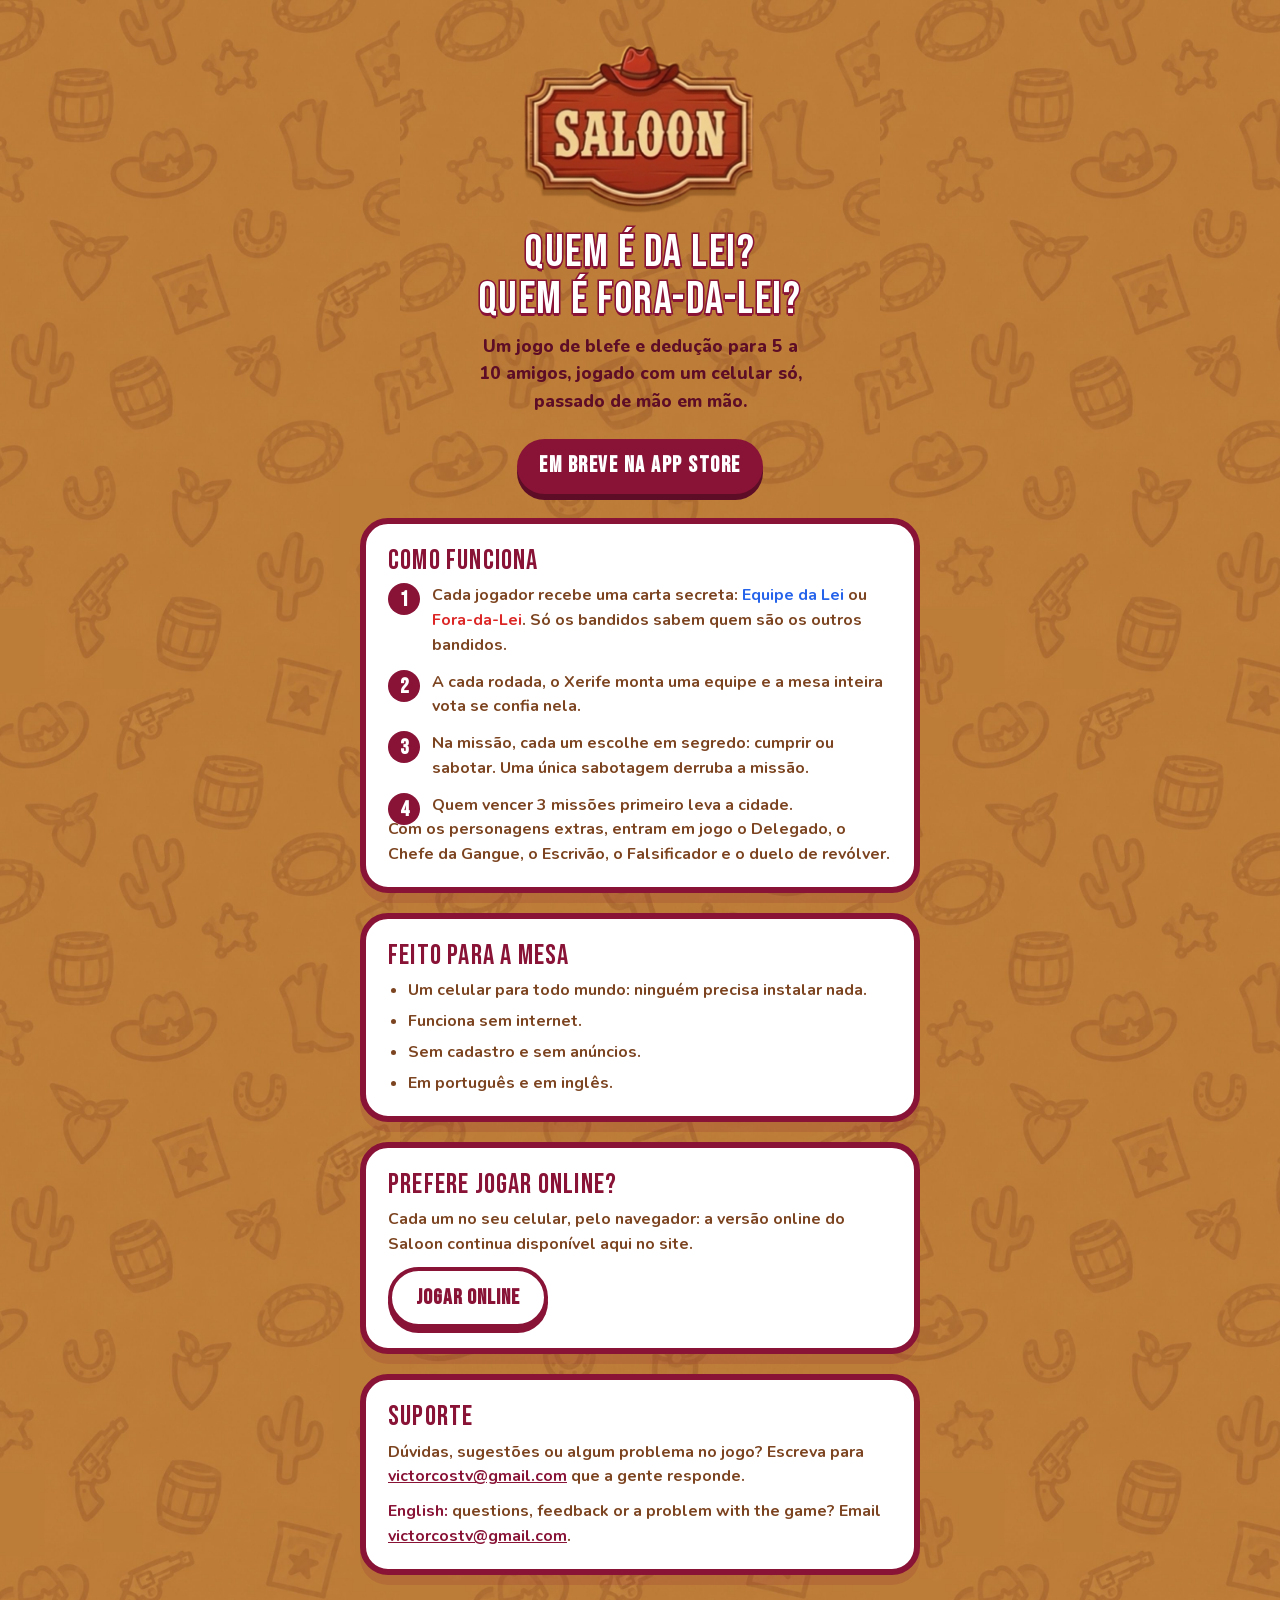
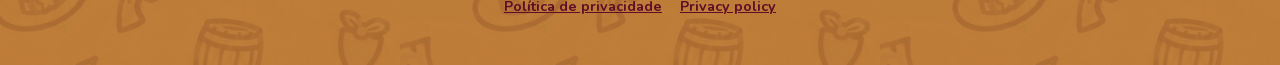
==== app/index.html @ 66504cc8 "Adiciona páginas do app para iPhone (suporte e privacidade) Páginas exigidas pela App Store, em /app" ====
<!DOCTYPE html>
<html lang="pt-BR">
<head>
    <meta charset="UTF-8">
    <meta name="viewport" content="width=device-width, initial-scale=1.0">
    <title>Saloon — jogo de blefe e dedução</title>
    <meta name="description" content="Saloon é um jogo de blefe e dedução para 5 a 10 pessoas, jogado passando um único celular de mão em mão.">
    <meta name="theme-color" content="#bd7c38">
    <link rel="icon" href="images/icon.png">
    <link rel="apple-touch-icon" href="images/icon.png">
    <link rel="stylesheet" href="site.css">
</head>
<body>
<main class="pagina">
    <img class="logo" src="images/logo.png" alt="Saloon">
    <h1 class="titulo">Quem é da Lei?<br>Quem é Fora-da-Lei?</h1>
    <p class="lead">Um jogo de blefe e dedução para 5 a 10 amigos, jogado com um celular só, passado de mão em mão.</p>
    <span class="selo">Em breve na App Store</span>

    <section class="cartao">
        <h2>Como funciona</h2>
        <ol class="passos">
            <li>Cada jogador recebe uma carta secreta: <strong class="lei">Equipe da Lei</strong> ou <strong class="fora">Fora-da-Lei</strong>. Só os bandidos sabem quem são os outros bandidos.</li>
            <li>A cada rodada, o Xerife monta uma equipe e a mesa inteira vota se confia nela.</li>
            <li>Na missão, cada um escolhe em segredo: cumprir ou sabotar. Uma única sabotagem derruba a missão.</li>
            <li>Quem vencer 3 missões primeiro leva a cidade.</li>
        </ol>
        <p>Com os personagens extras, entram em jogo o Delegado, o Chefe da Gangue, o Escrivão, o Falsificador e o duelo de revólver.</p>
    </section>

    <section class="cartao">
        <h2>Feito para a mesa</h2>
        <ul>
            <li>Um celular para todo mundo: ninguém precisa instalar nada.</li>
            <li>Funciona sem internet.</li>
            <li>Sem cadastro e sem anúncios.</li>
            <li>Em português e em inglês.</li>
        </ul>
    </section>

    <section class="cartao">
        <h2>Prefere jogar online?</h2>
        <p>Cada um no seu celular, pelo navegador: a versão online do Saloon continua disponível aqui no site.</p>
        <p><a class="botao" href="/">Jogar online</a></p>
    </section>

    <section class="cartao" id="suporte">
        <h2>Suporte</h2>
        <p>Dúvidas, sugestões ou algum problema no jogo? Escreva para <a href="mailto:victorcostv@gmail.com">victorcostv@gmail.com</a> que a gente responde.</p>
        <p lang="en"><strong>English:</strong> questions, feedback or a problem with the game? Email <a href="mailto:victorcostv@gmail.com">victorcostv@gmail.com</a>.</p>
    </section>

    <footer class="rodape">
        <a href="privacidade.html">Política de privacidade</a>
        <a href="privacidade.html#en">Privacy policy</a>
    </footer>
</main>
</body>
</html>
---- app/site.css ----
@font-face {
    font-family: 'Bebas Neue';
    font-weight: 400;
    font-display: swap;
    src: url('fonts/bebas-neue-latin.woff2') format('woff2');
    unicode-range: U+0000-00FF, U+0131, U+0152-0153, U+02BB-02BC, U+02C6, U+02DA, U+02DC, U+0304, U+0308, U+0329, U+2000-206F, U+20AC, U+2122, U+2191, U+2193, U+2212, U+2215, U+FEFF, U+FFFD;
}
@font-face {
    font-family: 'Bebas Neue';
    font-weight: 400;
    font-display: swap;
    src: url('fonts/bebas-neue-latin-ext.woff2') format('woff2');
    unicode-range: U+0100-02BA, U+02BD-02C5, U+02C7-02CC, U+02CE-02D7, U+02DD-02FF, U+0304, U+0308, U+0329, U+1D00-1DBF, U+1E00-1E9F, U+1EF2-1EFF, U+2020, U+20A0-20AB, U+20AD-20C0, U+2113, U+2C60-2C7F, U+A720-A7FF;
}
@font-face {
    font-family: 'Nunito';
    font-weight: 400 900;
    font-display: swap;
    src: url('fonts/nunito-latin.woff2') format('woff2');
    unicode-range: U+0000-00FF, U+0131, U+0152-0153, U+02BB-02BC, U+02C6, U+02DA, U+02DC, U+0304, U+0308, U+0329, U+2000-206F, U+20AC, U+2122, U+2191, U+2193, U+2212, U+2215, U+FEFF, U+FFFD;
}
@font-face {
    font-family: 'Nunito';
    font-weight: 400 900;
    font-display: swap;
    src: url('fonts/nunito-latin-ext.woff2') format('woff2');
    unicode-range: U+0100-02BA, U+02BD-02C5, U+02C7-02CC, U+02CE-02D7, U+02DD-02FF, U+0304, U+0308, U+0329, U+1D00-1DBF, U+1E00-1E9F, U+1EF2-1EFF, U+2020, U+20A0-20AB, U+20AD-20C0, U+2113, U+2C60-2C7F, U+A720-A7FF;
}

/* Mesmas cores e o mesmo fundo do app. */
:root {
    --vinho: #881337;
    --vinho-escuro: #5e0d26;
    --ink-soft: #7c4420;
    --law: #2563eb;
    --outlaw: #dc2626;
    --fundo: #bd7c38;
}

* { box-sizing: border-box; margin: 0; padding: 0; }

html { background: var(--fundo); }
body {
    min-height: 100vh;
    background: var(--fundo) url('images/fundo.jpg') 50% 0 / min(100vw, 480px) auto repeat;
    color: var(--vinho-escuro);
    font-family: 'Nunito', system-ui, sans-serif;
    font-weight: 700;
    line-height: 1.55;
    padding: 32px 16px 48px;
}

.pagina { max-width: 560px; margin: 0 auto; }

.logo { display: block; width: min(56%, 240px); margin: 8px auto 18px; filter: drop-shadow(0 6px 0 rgba(81, 37, 3, 0.3)); }

.titulo {
    font-family: 'Bebas Neue', sans-serif;
    font-weight: 400;
    color: #fff;
    -webkit-text-stroke: 0.07em var(--vinho);
    paint-order: stroke fill;
    text-shadow: 0 0.06em 0 var(--vinho);
    text-align: center;
    font-size: clamp(2rem, 9vw, 2.8rem);
    letter-spacing: 1.5px;
    line-height: 1.05;
    margin-bottom: 10px;
}
.lead { text-align: center; font-size: 1.1rem; font-weight: 800; margin: 0 auto 24px; max-width: 30ch; }

.cartao {
    background: #fff;
    border: 6px solid var(--vinho);
    border-radius: 28px;
    padding: 22px 22px 20px;
    box-shadow: 0 10px 0 rgba(136, 19, 55, 0.14);
    color: var(--ink-soft);
    margin-bottom: 20px;
}
.cartao h2 {
    font-family: 'Bebas Neue', sans-serif;
    font-weight: 400;
    font-size: 1.75rem;
    letter-spacing: 1.2px;
    line-height: 1.05;
    color: var(--vinho);
    margin-bottom: 8px;
}
.cartao h3 { color: var(--vinho); font-size: 1rem; font-weight: 900; margin: 16px 0 4px; }
.cartao p + p, .cartao p + ul, .cartao ul + p { margin-top: 10px; }
.cartao ul { padding-left: 20px; }
.cartao li + li { margin-top: 6px; }
.cartao strong { color: var(--vinho); }
.cartao a { color: var(--vinho); }

.passos { list-style: none; padding: 0 !important; counter-reset: passo; }
.passos li { position: relative; padding-left: 44px; counter-increment: passo; }
.passos li + li { margin-top: 12px; }
.passos li::before {
    content: counter(passo);
    position: absolute; left: 0; top: 0;
    width: 32px; height: 32px;
    border-radius: 50%;
    background: var(--vinho);
    color: #fff;
    font-family: 'Bebas Neue', sans-serif;
    font-size: 1.3rem;
    line-height: 34px;
    text-align: center;
}
.lei, .fora { white-space: nowrap; }
.lei { color: var(--law) !important; }
.fora { color: var(--outlaw) !important; }

.selo {
    display: block;
    width: fit-content;
    margin: 0 auto 24px;
    padding: 10px 22px;
    border-radius: 999px;
    background: var(--vinho);
    color: #fff;
    font-family: 'Bebas Neue', sans-serif;
    font-size: 1.4rem;
    letter-spacing: 1.5px;
    box-shadow: 0 6px 0 var(--vinho-escuro);
}

.rodape { text-align: center; font-size: 0.9rem; margin-top: 8px; }
.rodape a { color: var(--vinho-escuro); }
.rodape a + a { margin-left: 14px; }

.data { font-size: 0.85rem; color: var(--ink-soft); opacity: 0.85; }

.botao {
    display: inline-block;
    padding: 10px 24px;
    border-radius: 999px;
    border: 4px solid var(--vinho);
    background: #fff;
    color: var(--vinho) !important;
    font-family: 'Bebas Neue', sans-serif;
    font-size: 1.35rem;
    letter-spacing: 1px;
    text-decoration: none;
    box-shadow: 0 5px 0 var(--vinho);
}
.botao:active { transform: translateY(4px); box-shadow: 0 1px 0 var(--vinho); }
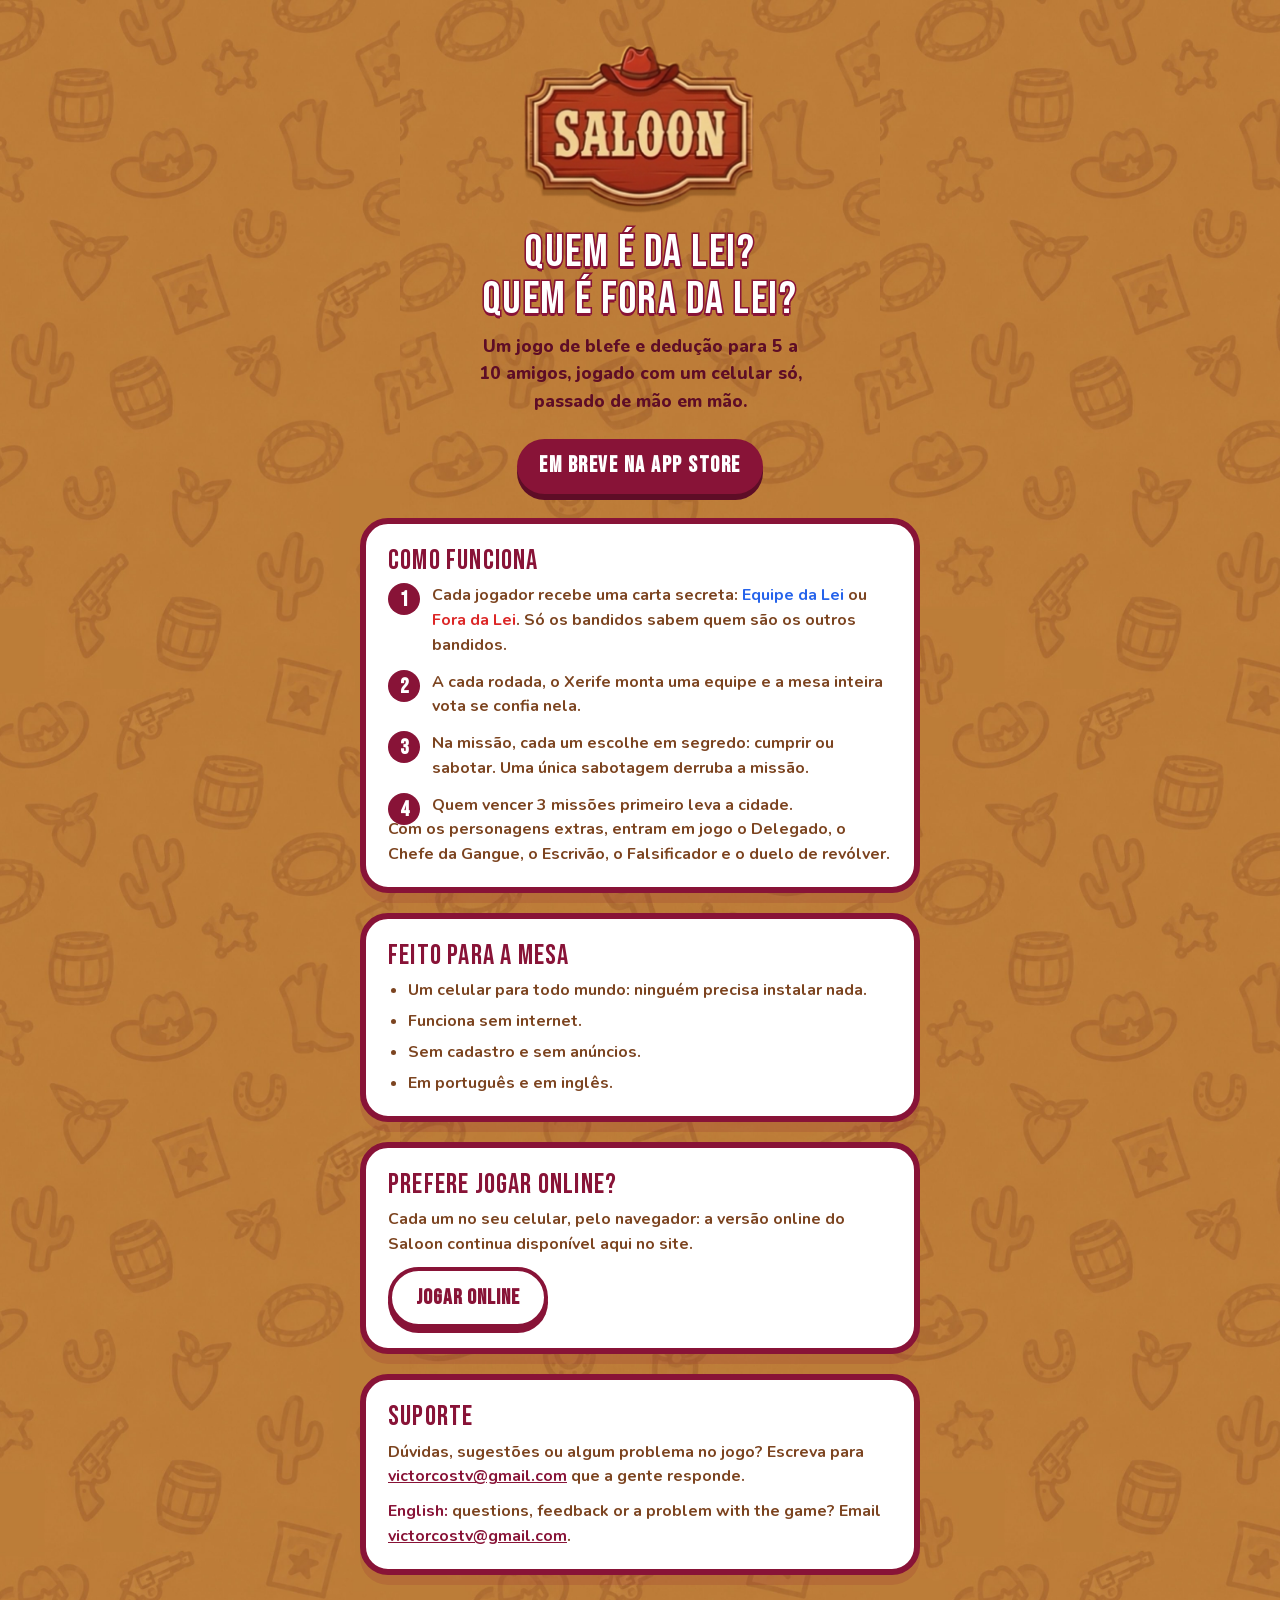
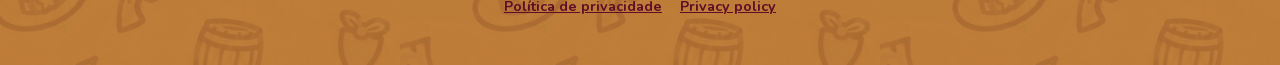
==== commit 30360bb7: "Revisão de UX do site (celular, online e telão) - Escolha de jogadores em grade de duas colunas, com" ====
--- a/app/index.html
+++ b/app/index.html
@@ -13,14 +13,14 @@
 <body>
 <main class="pagina">
     <img class="logo" src="images/logo.png" alt="Saloon">
-    <h1 class="titulo">Quem é da Lei?<br>Quem é Fora-da-Lei?</h1>
+    <h1 class="titulo">Quem é da Lei?<br>Quem é Fora da Lei?</h1>
     <p class="lead">Um jogo de blefe e dedução para 5 a 10 amigos, jogado com um celular só, passado de mão em mão.</p>
     <span class="selo">Em breve na App Store</span>
 
     <section class="cartao">
         <h2>Como funciona</h2>
         <ol class="passos">
-            <li>Cada jogador recebe uma carta secreta: <strong class="lei">Equipe da Lei</strong> ou <strong class="fora">Fora-da-Lei</strong>. Só os bandidos sabem quem são os outros bandidos.</li>
+            <li>Cada jogador recebe uma carta secreta: <strong class="lei">Equipe da Lei</strong> ou <strong class="fora">Fora da Lei</strong>. Só os bandidos sabem quem são os outros bandidos.</li>
             <li>A cada rodada, o Xerife monta uma equipe e a mesa inteira vota se confia nela.</li>
             <li>Na missão, cada um escolhe em segredo: cumprir ou sabotar. Uma única sabotagem derruba a missão.</li>
             <li>Quem vencer 3 missões primeiro leva a cidade.</li>
